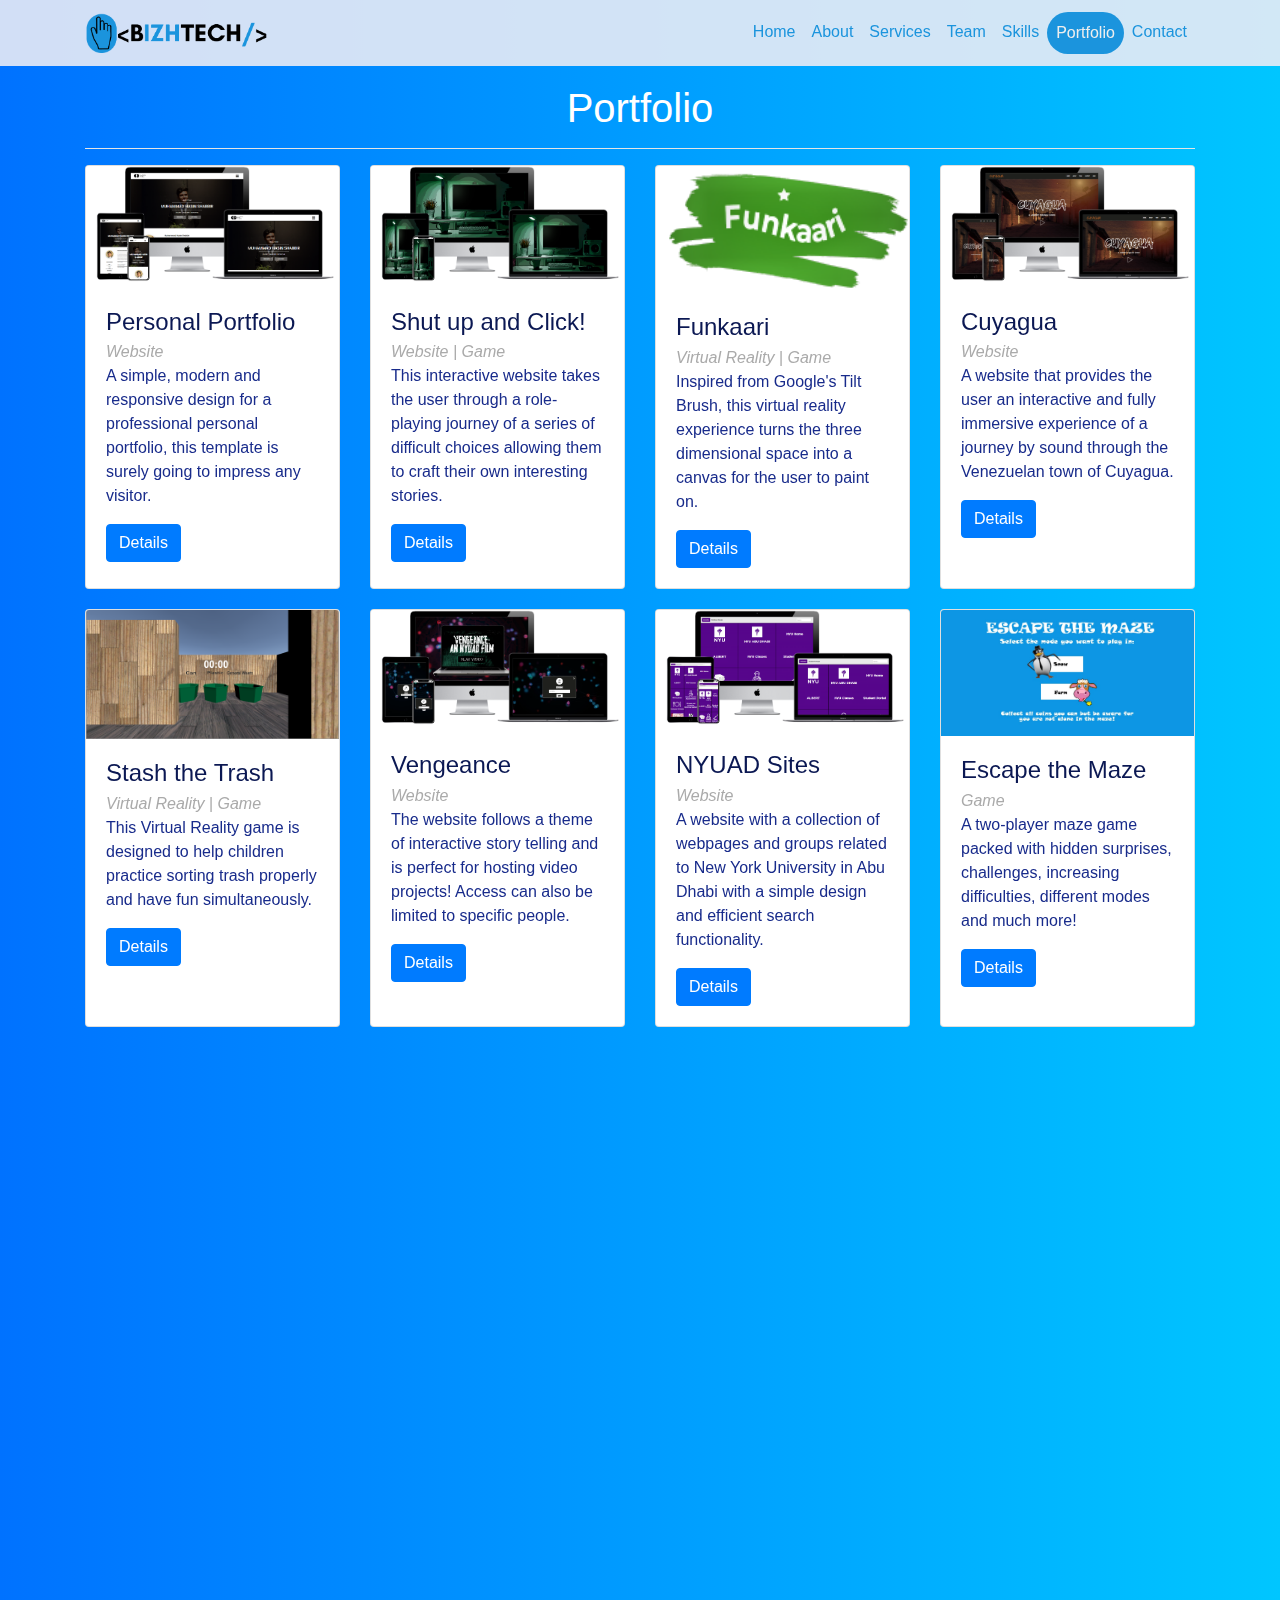
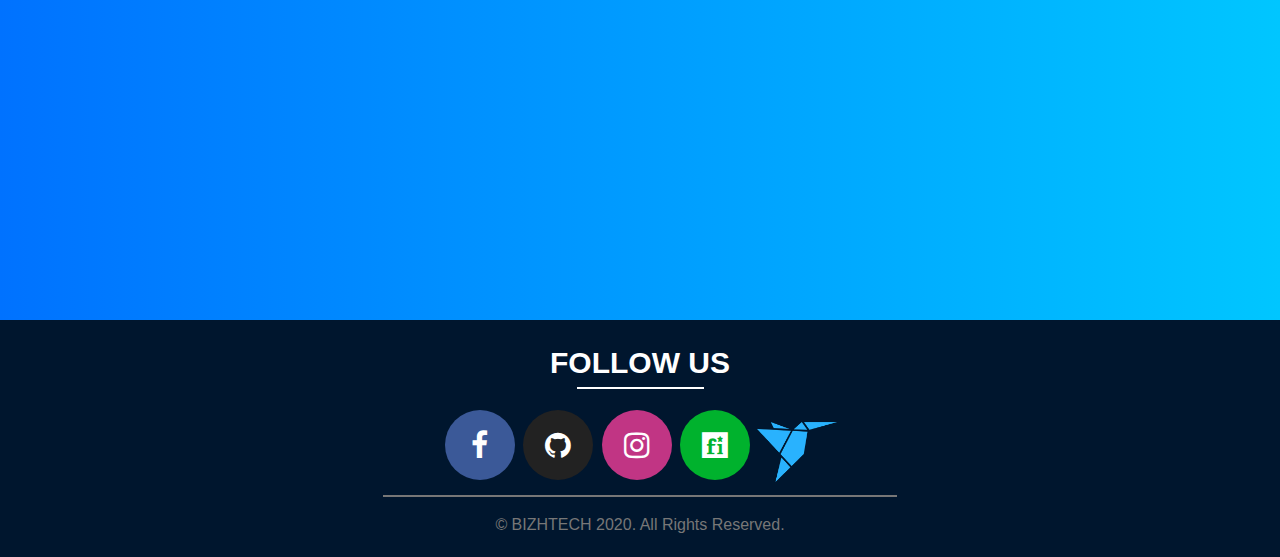
==== portfolio.html @ 40c9c8b6 "Added portfolio page" ====
<!DOCTYPE html>
<html lang="en">

<head>

  <meta charset="utf-8">
  <meta name="viewport" content="width=device-width, initial-scale=1, shrink-to-fit=no">
  <meta name="description" content="Bizhtech's business website">
  <meta name="author" content="BIZHTECH">
  <link rel="icon" href="images/favicon.png">
  <title>Bizhtech</title>

  <!-- Bootstrap core CSS -->
  <link rel="stylesheet" href="https://stackpath.bootstrapcdn.com/bootstrap/4.3.1/css/bootstrap.min.css" integrity="sha384-ggOyR0iXCbMQv3Xipma34MD+dH/1fQ784/j6cY/iJTQUOhcWr7x9JvoRxT2MZw1T" crossorigin="anonymous">

  <!-- Font Awesome CSS -->
  <link rel="stylesheet" href="https://cdnjs.cloudflare.com/ajax/libs/font-awesome/4.7.0/css/font-awesome.min.css">

  <!-- AOS CSS -->
  <link href="https://unpkg.com/aos@2.3.1/dist/aos.css" rel="stylesheet">

  <!-- Custom styles for this template -->
  <link href="portfolioStyles.css" rel="stylesheet">

</head>

<body>
  <!-- Navigation -->
  <nav class="navbar fixed-top navbar-expand-lg fixed-top" id="topnav">
    <div class="container">
      <a class="navbar-brand" href="index.html"><img src="images/logos/logo_blue_transparent.png"></a>
      <button onclick="openNav()" class="navbar-toggler navbar-toggler-right" type="button">
        <span class="navbar-toggler-icon"><i class="fa fa-bars" aria-hidden="true"></i></span>
      </button>
      <div class="collapse navbar-collapse text-center" id="navbarResponsive">
        <ul class="navbar-nav ml-auto">
          <li class="nav-item">
            <a class="nav-link" href="index.html#intro" onclick="closeNav()">Home</a>
          </li>
          <li class="nav-item">
            <a class="nav-link" href="index.html#about" onclick="closeNav()">About</a>
          </li>
          <li class="nav-item">
            <a class="nav-link" href="index.html#services" onclick="closeNav()">Services</a>
          </li>
          <li class="nav-item">
            <a class="nav-link" href="index.html#team" onclick="closeNav()">Team</a>
          </li>
          <li class="nav-item">
            <a class="nav-link" href="index.html#skills" onclick="closeNav()">Skills</a>
          </li>
          <li class="nav-item">
            <a class="nav-link active" href="#portfolio" onclick="closeNav()">Portfolio</a>
          </li>
          <li class="nav-item">
            <a class="nav-link" href="index.html#contact" onclick="closeNav()">Contact</a>
          </li>
        </ul>
      </div>
    </div>
  </nav>
  <!-- End of navigation -->

  <!-- Start of Portfolio -->
  <section id="portfolio">
    <div class="container">

      <!-- Page Heading/Breadcrumbs -->
      <h1 class="mt-4 mb-3 text-center" id="pageHeading">Portfolio</h1>
      <hr>
      
      <div class="row">
        <div class="col-lg-3 col-md-4 col-sm-6 portfolio-item" data-aos="fade-in" data-aos-delay="100">
          <div class="card h-100">
            <img class="card-img-top" src="images/portfolio/personalPortfolio/mockup.png" alt="">
            <div class="card-body">
              <h4 class="card-title">Personal Portfolio</h4>
              <em>Website</em>
              <p class="card-text">A simple, modern and responsive design for a professional personal portfolio, this template is surely going to impress any visitor.</p>
              <button type="button" class="btn btn-primary" data-toggle="modal" data-target="#portfolio1">Details</button>
            </div>
          </div>
        </div>
        <div class="col-lg-3 col-md-4 col-sm-6 portfolio-item" data-aos="fade-in" data-aos-delay="100">
          <div class="card h-100">
            <img class="card-img-top" src="images/portfolio/comic1/mockup.png" alt="">
            <div class="card-body">
              <h4 class="card-title">Shut up and Click!</h4>
              <em>Website | Game</em>
              <p class="card-text">This interactive website takes the user through a role-playing journey of a series of difficult choices allowing them to craft their own interesting stories.</p>
              <button type="button" class="btn btn-primary" data-toggle="modal" data-target="#comic1">Details</button>
            </div>
          </div>
        </div>
        <div class="col-lg-3 col-md-4 col-sm-6 portfolio-item" data-aos="fade-in" data-aos-delay="100">
          <div class="card h-100">
            <img class="card-img-top" src="images/portfolio/funkaari/logo.png" alt="">
            <div class="card-body">
              <h4 class="card-title">Funkaari</h4>
              <em>Virtual Reality | Game</em>
              <p class="card-text">Inspired from Google's Tilt Brush, this virtual reality experience turns the three dimensional space into a canvas for the user to paint on.</p>
              <button type="button" class="btn btn-primary" data-toggle="modal" data-target="#funkaari">Details</button>
            </div>
          </div>
        </div>
        <div class="col-lg-3 col-md-4 col-sm-6 portfolio-item" data-aos="fade-in" data-aos-delay="100">
          <div class="card h-100">
            <img class="card-img-top" src="images/portfolio/cuyagua/mockup.png" alt="">
            <div class="card-body">
              <h4 class="card-title">Cuyagua</h4>
              <em>Website</em>
              <p class="card-text">A website that provides the user an interactive and fully immersive experience of a journey by sound through the Venezuelan town of Cuyagua.</p>
              <button type="button" class="btn btn-primary" data-toggle="modal" data-target="#cuyagua">Details</button>
            </div>
          </div>
        </div>
        <div class="col-lg-3 col-md-4 col-sm-6 portfolio-item" data-aos="fade-in" data-aos-delay="100">
          <div class="card h-100">
            <img class="card-img-top" src="images/portfolio/stash/1.png" alt="">
            <div class="card-body">
              <h4 class="card-title">Stash the Trash</h4>
              <em>Virtual Reality | Game</em>
              <p class="card-text">This Virtual Reality game is designed to help children practice sorting trash properly and have fun simultaneously.</p>
              <button type="button" class="btn btn-primary" data-toggle="modal" data-target="#stashTheTrash">Details</button>
            </div>
          </div>
        </div>
        <div class="col-lg-3 col-md-4 col-sm-6 portfolio-item" data-aos="fade-in" data-aos-delay="100">
          <div class="card h-100">
            <img class="card-img-top" src="images/portfolio/vengeance/mockup.png" alt="">
            <div class="card-body">
              <h4 class="card-title">Vengeance</h4>
              <em>Website</em>
              <p class="card-text">The website follows a theme of interactive story telling and is perfect for hosting video projects! Access can also be limited to specific people.</p>
              <button type="button" class="btn btn-primary" data-toggle="modal" data-target="#vengeance">Details</button>
            </div>
          </div>
        </div>
        <div class="col-lg-3 col-md-4 col-sm-6 portfolio-item" data-aos="fade-in" data-aos-delay="100">
          <div class="card h-100">
            <img class="card-img-top" src="images/portfolio/nyuadSites/mockup.png" alt="">
            <div class="card-body">
              <h4 class="card-title">NYUAD Sites</h4>
              <em>Website</em>
              <p class="card-text">A website with a collection of webpages and groups related to New York University in Abu Dhabi with a simple design and efficient search functionality.</p>
              <button type="button" class="btn btn-primary" data-toggle="modal" data-target="#nyuadSites">Details</button>
            </div>
          </div>
        </div>
        <div class="col-lg-3 col-md-4 col-sm-6 portfolio-item" data-aos="fade-in" data-aos-delay="100">
          <div class="card h-100">
            <img class="card-img-top" src="images/portfolio/maze/1.jpg" alt="">
            <div class="card-body">
              <h4 class="card-title">Escape the Maze</h4>
              <em>Game</em>
              <p class="card-text">A two-player maze game packed with hidden surprises, challenges, increasing difficulties, different modes and much more!</p>
              <button type="button" class="btn btn-primary" data-toggle="modal" data-target="#maze">Details</button>
            </div>
          </div>
        </div>
        <div class="col-lg-3 col-md-4 col-sm-6 portfolio-item" data-aos="fade-in" data-aos-delay="100">
          <div class="card h-100">
            <img class="card-img-top" src="images/portfolio/tetris/1.jpg" alt="">
            <div class="card-body">
              <h4 class="card-title">Tetris Rush</h4>
              <em>Game</em>
              <p class="card-text">The classic favourite Tetris but with a twist, increasing difficulty and customizability features that make the game even more fun to play.</p>
              <button type="button" class="btn btn-primary" data-toggle="modal" data-target="#tetris">Details</button>
            </div>
          </div>
        </div>
        <div class="col-lg-3 col-md-4 col-sm-6 portfolio-item" data-aos="fade-in" data-aos-delay="100">
          <div class="card h-100">
            <img class="card-img-top" src="images/portfolio/quarantine/mockup.png" alt="">
            <div class="card-body">
              <h4 class="card-title">Productive Quarantine</h4>
              <em>Website</em>
              <p class="card-text">Another beautiful video project hosting website built with pure HTML, CSS and minimal JavaScript.</p>
              <button type="button" class="btn btn-primary" data-toggle="modal" data-target="#productiveQuarantine">Details</button>
            </div>
          </div>
        </div>
        <div class="col-lg-3 col-md-4 col-sm-6 portfolio-item" data-aos="fade-in" data-aos-delay="100">
          <div class="card h-100">
            <img class="card-img-top" src="images/portfolio/wordSearch/1.jpg" alt="">
            <div class="card-body">
              <h4 class="card-title">Word Search</h4>
              <em>Game</em>
              <p class="card-text">An intelligent word search game with randomized grids and the capability to add upto 10 players.</p>
              <button type="button" class="btn btn-primary" data-toggle="modal" data-target="#wordSearch">Details</button>
            </div>
          </div>
        </div>
        <div class="col-lg-3 col-md-4 col-sm-6 portfolio-item" data-aos="fade-in" data-aos-delay="100">
          <div class="card h-100">
            <img class="card-img-top" src="images/portfolio/soloTrainer/1.png" alt="">
            <div class="card-body">
              <h4 class="card-title">Solo Trainer</h4>
              <em>Others</em>
              <p class="card-text">A device that provides combat sports athletes smart feedback during and after training sessions and can act as a standalone trainer.</p>
              <button type="button" class="btn btn-primary" data-toggle="modal" data-target="#soloTrainer">Details</button>
            </div>
          </div>
        </div>
        <div class="col-lg-3 col-md-4 col-sm-6 portfolio-item" data-aos="fade-in" data-aos-delay="100">
          <div class="card h-100">
            <img class="card-img-top" src="images/portfolio/obstruction/1.jpg" alt="">
            <div class="card-body">
              <h4 class="card-title">Obstruction</h4>
              <em>Game</em>
              <p class="card-text">A fun two player game with resizable boards and randomization features.</p>
              <button type="button" class="btn btn-primary" data-toggle="modal" data-target="#obstruction">Details</button>
            </div>
          </div>
        </div>
      </div>
    </div>
  </section>
  <!-- End of Portfolio -->


  <!-- Start of Portfolio Modals -->
  <!-- Modal -->
  <div class="modal fade bd-example-modal-lg" id="portfolio1" tabindex="-1" role="dialog" aria-labelledby="myLargeModalLabel" aria-hidden="true">
    <div class="modal-dialog modal-lg">
      <div class="modal-content">
        <div class="modal-header">
          <h5 class="modal-title" id="exampleModalLongTitle">Personal Portfolio</h5>
          <button type="button" class="close" data-dismiss="modal" aria-label="Close">
            <span aria-hidden="true">&times;</span>
          </button>
        </div>
        <div class="modal-body">
          <div class="container">
            <div class="row">

              <div class="col-md-8">
                <img class="img-fluid" src="images/portfolio/personalPortfolio/mockup.png" alt="">
              </div>

              <div class="col-md-4">
                <h3 class="my-3">Project Description</h3>
                <p>A simple, modern and responsive design for a professional personal portfolio, this template is surely going to impress any visitor.</p>
                <h3 class="my-3">Project Details</h3>
                <ul>
                  <li>HTML5</li>
                  <li>CSS3</li>
                  <li>JavaScript</li>
                  <li>Responsive</li>
                </ul>
              </div>
            </div>
            <!-- Images Row -->
            <h3 class="my-4">More Images</h3>

            <div class="row">

              <div class="col-md-3 col-sm-6 mb-4">
                <a href="images/portfolio/personalPortfolio/1.png" target="_blank">
                  <img class="img-fluid" src="images/portfolio/personalPortfolio/1.png" alt="">
                </a>
              </div>

              <div class="col-md-3 col-sm-6 mb-4">
                <a href="images/portfolio/personalPortfolio/2.png" target="_blank">
                  <img class="img-fluid" src="images/portfolio/personalPortfolio/2.png" alt="">
                </a>
              </div>

              <div class="col-md-3 col-sm-6 mb-4">
                <a href="images/portfolio/personalPortfolio/3.png" target="_blank">
                  <img class="img-fluid" src="images/portfolio/personalPortfolio/3.png" alt="">
                </a>
              </div>

              <div class="col-md-3 col-sm-6 mb-4">
                <a href="images/portfolio/personalPortfolio/4.png" target="_blank">
                  <img class="img-fluid" src="images/portfolio/personalPortfolio/4.png" alt="">
                </a>
              </div>

            </div>
            <!-- /.row -->
          </div>
        </div>
        <div class="modal-footer">
          <button type="button" class="btn btn-primary" data-dismiss="modal">Close</button>

        </div>
      </div>
    </div>
  </div>

  <!-- Modal -->
  <div class="modal fade bd-example-modal-lg" id="comic1" tabindex="-1" role="dialog" aria-labelledby="myLargeModalLabel" aria-hidden="true">
    <div class="modal-dialog modal-lg">
      <div class="modal-content">
        <div class="modal-header">
          <h5 class="modal-title" id="exampleModalLongTitle">Shut up and Click!</h5>
          <button type="button" class="close" data-dismiss="modal" aria-label="Close">
            <span aria-hidden="true">&times;</span>
          </button>
        </div>
        <div class="modal-body">
          <div class="container">
            <div class="row">

              <div class="col-md-8">
                <img class="img-fluid" src="images/portfolio/comic1/mockup.png" alt="">
              </div>

              <div class="col-md-4">
                <h3 class="my-3">Project Description</h3>
                <p>Shut up and Click is an interactive website with a comic-game inspired from an episode from Black Mirror. It features a unique theme that looks like the command line interface.</p>
                <h3 class="my-3">Project Details</h3>
                <ul>
                  <li>HTML5</li>
                  <li>CSS3</li>
                  <li>JavaScript</li>
                  <li>Interactive</li>
                </ul>
              </div>
            </div>
            <!-- Images Row -->
            <h3 class="my-4">More Images</h3>

            <div class="row">

              <div class="col-md-3 col-sm-6 mb-4">
                <a href="images/portfolio/comic1/1.png" target="_blank">
                  <img class="img-fluid" src="images/portfolio/comic1/1.png" alt="">
                </a>
              </div>

              <div class="col-md-3 col-sm-6 mb-4">
                <a href="images/portfolio/comic1/2.png" target="_blank">
                  <img class="img-fluid" src="images/portfolio/comic1/2.png" alt="">
                </a>
              </div>

              <div class="col-md-3 col-sm-6 mb-4">
                <a href="images/portfolio/comic1/3.png" target="_blank">
                  <img class="img-fluid" src="images/portfolio/comic1/3.png" alt="">
                </a>
              </div>

              <div class="col-md-3 col-sm-6 mb-4">
                <a href="images/portfolio/comic1/4.png" target="_blank">
                  <img class="img-fluid" src="images/portfolio/comic1/4.png" alt="">
                </a>
              </div>

            </div>
            <!-- /.row -->
          </div>
        </div>
        <div class="modal-footer">
          <button type="button" class="btn btn-primary" data-dismiss="modal">Close</button>

        </div>
      </div>
    </div>
  </div>

  <!-- Modal -->
  <div class="modal fade bd-example-modal-lg" id="funkaari" tabindex="-1" role="dialog" aria-labelledby="myLargeModalLabel" aria-hidden="true">
    <div class="modal-dialog modal-lg">
      <div class="modal-content">
        <div class="modal-header">
          <h5 class="modal-title" id="exampleModalLongTitle">Funkaari</h5>
          <button type="button" class="close" data-dismiss="modal" aria-label="Close">
            <span aria-hidden="true">&times;</span>
          </button>
        </div>
        <div class="modal-body">
          <div class="container">
            <div class="row">

              <div class="col-md-8">
                <img class="img-fluid" src="images/portfolio/funkaari/1.png" alt="">
              </div>

              <div class="col-md-4">
                <h3 class="my-3">Project Description</h3>
                <p>Programmed in C# using Unity, this virtual reality experience turns the three dimensional space into a canvas for the user to paint on.</p>
                <h3 class="my-3">Project Details</h3>
                <ul>
                  <li>C#</li>
                  <li>Unity</li>
                  <li>Virtual Reality</li>
                  <li>Oculus Rift</li>
                </ul>
              </div>
            </div>
            <div class="row">
              <a type="button" target="_blank" class="btn btn-primary" id="demoBtn" href="https://drive.google.com/file/d/1YO57zIv5Z9hqZ9aeCsYMLy8MnEoOAkJ-/view">View Demonstration</a>
            </div>
            <!-- /.row -->
          </div>
        </div>
        <div class="modal-footer">
          <button type="button" class="btn btn-primary" data-dismiss="modal">Close</button>

        </div>
      </div>
    </div>
  </div>

  <!-- Modal -->
  <div class="modal fade bd-example-modal-lg" id="cuyagua" tabindex="-1" role="dialog" aria-labelledby="myLargeModalLabel" aria-hidden="true">
    <div class="modal-dialog modal-lg">
      <div class="modal-content">
        <div class="modal-header">
          <h5 class="modal-title" id="exampleModalLongTitle">Cuyagua</h5>
          <button type="button" class="close" data-dismiss="modal" aria-label="Close">
            <span aria-hidden="true">&times;</span>
          </button>
        </div>
        <div class="modal-body">
          <div class="container">
            <div class="row">

              <div class="col-md-8">
                <img class="img-fluid" src="images/portfolio/cuyagua/mockup.png" alt="">
              </div>

              <div class="col-md-4">
                <h3 class="my-3">Project Description</h3>
                <p>This website features CUYAGUA, a town in Venezuela, in the form of a sound journey to preserve the auditory experience of this beautiful town. It is a responsive website that follows a theme with a vibe of this town in Venezuela.</p>
                <h3 class="my-3">Project Details</h3>
                <ul>
                  <li>HTML5/CSS3</li>
                  <li>JavaScript</li>
                  <li>Interactive</li>
                  <li>Immersive</li>
                </ul>
              </div>
            </div>
            <!-- Images Row -->
            <h3 class="my-4">More Images</h3>

            <div class="row">

              <div class="col-md-3 col-sm-6 mb-4">
                <a href="images/portfolio/cuyagua/1.png" target="_blank">
                  <img class="img-fluid" src="images/portfolio/cuyagua/1.png" alt="">
                </a>
              </div>

              <div class="col-md-3 col-sm-6 mb-4">
                <a href="images/portfolio/cuyagua/2.png" target="_blank">
                  <img class="img-fluid" src="images/portfolio/cuyagua/2.png" alt="">
                </a>
              </div>

              <div class="col-md-3 col-sm-6 mb-4">
                <a href="images/portfolio/cuyagua/3.png" target="_blank">
                  <img class="img-fluid" src="images/portfolio/cuyagua/3.png" alt="">
                </a>
              </div>

            </div>
            <!-- /.row -->
          </div>
        </div>
        <div class="modal-footer">
          <button type="button" class="btn btn-primary" data-dismiss="modal">Close</button>

        </div>
      </div>
    </div>
  </div>

  <!-- Modal -->
  <div class="modal fade bd-example-modal-lg" id="stashTheTrash" tabindex="-1" role="dialog" aria-labelledby="myLargeModalLabel" aria-hidden="true">
    <div class="modal-dialog modal-lg">
      <div class="modal-content">
        <div class="modal-header">
          <h5 class="modal-title" id="exampleModalLongTitle">Stash the Trash</h5>
          <button type="button" class="close" data-dismiss="modal" aria-label="Close">
            <span aria-hidden="true">&times;</span>
          </button>
        </div>
        <div class="modal-body">
          <div class="container">
            <div class="row">

              <div class="col-md-8">
                <img class="img-fluid" src="images/portfolio/stash/1.png" alt="">
              </div>

              <div class="col-md-4">
                <h3 class="my-3">Project Description</h3>
                <p>A VR designed in Unity with C# to create awareness of environmental sustainability.The program is practical because it demonstrates appropriate ways of recycling in an entertaining way.</p>
                <h3 class="my-3">Project Details</h3>
                <ul>
                  <li>C#</li>
                  <li>Unity</li>
                  <li>Virtual Reality</li>
                  <li>Oculus Rift</li>
                </ul>
              </div>
            </div>
            <!-- Images Row -->
            <h3 class="my-4">More Images</h3>

            <div class="row">

              <div class="col-md-3 col-sm-6 mb-4">
                <a href="images/portfolio/stash/2.png" target="_blank">
                  <img class="img-fluid" src="images/portfolio/stash/2.png" alt="">
                </a>
              </div>

              <div class="col-md-3 col-sm-6 mb-4">
                <a href="images/portfolio/stash/3.png" target="_blank">
                  <img class="img-fluid" src="images/portfolio/stash/3.png" alt="">
                </a>
              </div>

            </div>
            <!-- /.row -->
          </div>
        </div>
        <div class="modal-footer">
          <button type="button" class="btn btn-primary" data-dismiss="modal">Close</button>

        </div>
      </div>
    </div>
  </div>

  <!-- Modal -->
  <div class="modal fade bd-example-modal-lg" id="vengeance" tabindex="-1" role="dialog" aria-labelledby="myLargeModalLabel" aria-hidden="true">
    <div class="modal-dialog modal-lg">
      <div class="modal-content">
        <div class="modal-header">
          <h5 class="modal-title" id="exampleModalLongTitle">Vengeance</h5>
          <button type="button" class="close" data-dismiss="modal" aria-label="Close">
            <span aria-hidden="true">&times;</span>
          </button>
        </div>
        <div class="modal-body">
          <div class="container">
            <div class="row">

              <div class="col-md-8">
                <img class="img-fluid" src="images/portfolio/vengeance/mockup.png" alt="">
              </div>

              <div class="col-md-4">
                <h3 class="my-3">Project Description</h3>
                <p>Vengeance is a website that features a short movie on cyber bullying by three students at New York University Abu Dhabi. The website follows the pattern of interactive storytelling, following the theme of the movie. It portrays the web development skills as well as the video editing skills that were needed to produce the movie and the website.</p>
                <h3 class="my-3">Project Details</h3>
                <ul>
                  <li>HTML5/CSS3</li>
                  <li>JavaScript</li>
                  <li>Video Editing</li>
                  <li>Movie Making</li>
                </ul>
              </div>
            </div>
            <!-- Images Row -->
            <h3 class="my-4">More Images</h3>

            <div class="row">

              <div class="col-md-3 col-sm-6 mb-4">
                <a href="images/portfolio/vengeance/1.png" target="_blank">
                  <img class="img-fluid" src="images/portfolio/vengeance/1.png" alt="">
                </a>
              </div>

              <div class="col-md-3 col-sm-6 mb-4">
                <a href="images/portfolio/vengeance/2.png" target="_blank">
                  <img class="img-fluid" src="images/portfolio/vengeance/2.png" alt="">
                </a>
              </div>

              <div class="col-md-3 col-sm-6 mb-4">
                <a href="images/portfolio/vengeance/3.png" target="_blank">
                  <img class="img-fluid" src="images/portfolio/vengeance/4.png" alt="">
                </a>
              </div>

            </div>
            <!-- /.row -->
          </div>
        </div>
        <div class="modal-footer">
          <button type="button" class="btn btn-primary" data-dismiss="modal">Close</button>

        </div>
      </div>
    </div>
  </div>

  <!-- Modal -->
  <div class="modal fade bd-example-modal-lg" id="nyuadSites" tabindex="-1" role="dialog" aria-labelledby="myLargeModalLabel" aria-hidden="true">
    <div class="modal-dialog modal-lg">
      <div class="modal-content">
        <div class="modal-header">
          <h5 class="modal-title" id="exampleModalLongTitle">NYUAD Sites</h5>
          <button type="button" class="close" data-dismiss="modal" aria-label="Close">
            <span aria-hidden="true">&times;</span>
          </button>
        </div>
        <div class="modal-body">
          <div class="container">
            <div class="row">

              <div class="col-md-8">
                <img class="img-fluid" src="images/portfolio/nyuadSites/mockup.png" alt="">
              </div>

              <div class="col-md-4">
                <h3 class="my-3">Project Description</h3>
                <p>A collection of NYU Abu Dhabi related webpages and groups with efficient search functionality.</p>
                <h3 class="my-3">Project Details</h3>
                <ul>
                  <li>HTML5/CSS3</li>
                  <li>JavaScript</li>
                  <li>Responsive</li>
                </ul>
              </div>
            </div>
            <!-- Images Row -->
            <h3 class="my-4">More Images</h3>

            <div class="row">

              <div class="col-md-3 col-sm-6 mb-4">
                <a href="images/portfolio/nyuadSites/2.png" target="_blank">
                  <img class="img-fluid" src="images/portfolio/nyuadSites/2.png" alt="">
                </a>
              </div>

              <div class="col-md-3 col-sm-6 mb-4">
                <a href="images/portfolio/nyuadSites/3.png" target="_blank">
                  <img class="img-fluid" src="images/portfolio/nyuadSites/3.png" alt="">
                </a>
              </div>

            </div>
            <!-- /.row -->
          </div>
        </div>
        <div class="modal-footer">
          <button type="button" class="btn btn-primary" data-dismiss="modal">Close</button>

        </div>
      </div>
    </div>
  </div>

  <!-- Modal -->
  <div class="modal fade bd-example-modal-lg" id="maze" tabindex="-1" role="dialog" aria-labelledby="myLargeModalLabel" aria-hidden="true">
    <div class="modal-dialog modal-lg">
      <div class="modal-content">
        <div class="modal-header">
          <h5 class="modal-title" id="exampleModalLongTitle">Escape the Maze</h5>
          <button type="button" class="close" data-dismiss="modal" aria-label="Close">
            <span aria-hidden="true">&times;</span>
          </button>
        </div>
        <div class="modal-body">
          <div class="container">
            <div class="row">

              <div class="col-md-8">
                <img class="img-fluid" src="images/portfolio/maze/1.jpg" alt="">
              </div>

              <div class="col-md-4">
                <h3 class="my-3">Project Description</h3>
                <p>Coded in Python3, this challenging two player game is a competition to collect maximum coins before the time runs out or you are caught by one of the many hidden surprises.</p>
                <h3 class="my-3">Project Details</h3>
                <ul>
                  <li>Python3</li>
                  <li>Graphical User Interface</li>
                </ul>
              </div>
            </div>
            <!-- Images Row -->
            <h3 class="my-4">More Images</h3>

            <div class="row">

              <div class="col-md-3 col-sm-6 mb-4">
                <a href="images/portfolio/maze/2.jpg" target="_blank">
                  <img class="img-fluid" src="images/portfolio/maze/2.jpg" alt="">
                </a>
              </div>

              <div class="col-md-3 col-sm-6 mb-4">
                <a href="images/portfolio/maze/3.jpg" target="_blank">
                  <img class="img-fluid" src="images/portfolio/maze/3.jpg" alt="">
                </a>
              </div>

              <div class="col-md-3 col-sm-6 mb-4">
                <a href="images/portfolio/maze/4.jpg" target="_blank">
                  <img class="img-fluid" src="images/portfolio/maze/4.jpg" alt="">
                </a>
              </div>

              <div class="col-md-3 col-sm-6 mb-4">
                <a href="images/portfolio/maze/5.jpg" target="_blank">
                  <img class="img-fluid" src="images/portfolio/maze/5.jpg" alt="">
                </a>
              </div>

            </div>
            <!-- /.row -->
          </div>
        </div>
        <div class="modal-footer">
          <button type="button" class="btn btn-primary" data-dismiss="modal">Close</button>

        </div>
      </div>
    </div>
  </div>

  <!-- Modal -->
  <div class="modal fade bd-example-modal-lg" id="tetris" tabindex="-1" role="dialog" aria-labelledby="myLargeModalLabel" aria-hidden="true">
    <div class="modal-dialog modal-lg">
      <div class="modal-content">
        <div class="modal-header">
          <h5 class="modal-title" id="exampleModalLongTitle">Tetris Rush</h5>
          <button type="button" class="close" data-dismiss="modal" aria-label="Close">
            <span aria-hidden="true">&times;</span>
          </button>
        </div>
        <div class="modal-body">
          <div class="container">
            <div class="row">

              <div class="col-md-8">
                <img class="img-fluid" src="images/portfolio/tetris/1.jpg" alt="">
              </div>

              <div class="col-md-4">
                <h3 class="my-3">Project Description</h3>
                <p>An interactive single-player game built with Python3, the player must align the randomly generated blocks vertically to gain points before the exponential increase in speed becomes too difficult to manage.</p>
                <h3 class="my-3">Project Details</h3>
                <ul>
                  <li>Python3</li>
                  <li>Graphical User Interface</li>
                </ul>
              </div>
            </div>
            <!-- Images Row -->
            <h3 class="my-4">More Images</h3>

            <div class="row">

              <div class="col-md-3 col-sm-6 mb-4">
                <a href="images/portfolio/tetris/2.jpg" target="_blank">
                  <img class="img-fluid" src="images/portfolio/tetris/2.jpg" alt="">
                </a>
              </div>

              <div class="col-md-3 col-sm-6 mb-4">
                <a href="images/portfolio/tetris/3.jpg" target="_blank">
                  <img class="img-fluid" src="images/portfolio/tetris/3.jpg" alt="">
                </a>
              </div>

              <div class="col-md-3 col-sm-6 mb-4">
                <a href="images/portfolio/tetris/4.jpg" target="_blank">
                  <img class="img-fluid" src="images/portfolio/tetris/4.jpg" alt="">
                </a>
              </div>

            </div>
            <!-- /.row -->
          </div>
        </div>
        <div class="modal-footer">
          <button type="button" class="btn btn-primary" data-dismiss="modal">Close</button>

        </div>
      </div>
    </div>
  </div>

  <!-- Modal -->
  <div class="modal fade bd-example-modal-lg" id="productiveQuarantine" tabindex="-1" role="dialog" aria-labelledby="myLargeModalLabel" aria-hidden="true">
    <div class="modal-dialog modal-lg">
      <div class="modal-content">
        <div class="modal-header">
          <h5 class="modal-title" id="exampleModalLongTitle">Productive Quarantine</h5>
          <button type="button" class="close" data-dismiss="modal" aria-label="Close">
            <span aria-hidden="true">&times;</span>
          </button>
        </div>
        <div class="modal-body">
          <div class="container">
            <div class="row">

              <div class="col-md-8">
                <img class="img-fluid" src="images/portfolio/quarantine/mockup.png" alt="">
              </div>

              <div class="col-md-4">
                <h3 class="my-3">Project Description</h3>
                <p>A very simple website to host video projects, built with pure HTML and CSS with minimal javascripts and no plugins.</p>
                <h3 class="my-3">Project Details</h3>
                <ul>
                  <li>HTML5</li>
                  <li>CSS3</li>
                  <li>JavaScript</li>
                </ul>
              </div>
            </div>
            <!-- Images Row -->
            <h3 class="my-4">More Images</h3>

            <div class="row">

              <div class="col-md-3 col-sm-6 mb-4">
                <a href="images/portfolio/quarantine/1.png" target="_blank">
                  <img class="img-fluid" src="images/portfolio/quarantine/1.png" alt="">
                </a>
              </div>

              <div class="col-md-3 col-sm-6 mb-4">
                <a href="images/portfolio/quarantine/2.png" target="_blank">
                  <img class="img-fluid" src="images/portfolio/quarantine/2.png" alt="">
                </a>
              </div>

              <div class="col-md-3 col-sm-6 mb-4">
                <a href="images/portfolio/quarantine/3.png" target="_blank">
                  <img class="img-fluid" src="images/portfolio/quarantine/3.png" alt="">
                </a>
              </div>

              <div class="col-md-3 col-sm-6 mb-4">
                <a href="images/portfolio/quarantine/4.png" target="_blank">
                  <img class="img-fluid" src="images/portfolio/quarantine/4.png" alt="">
                </a>
              </div>

            </div>
            <!-- /.row -->
          </div>
        </div>
        <div class="modal-footer">
          <button type="button" class="btn btn-primary" data-dismiss="modal">Close</button>

        </div>
      </div>
    </div>
  </div>

  <!-- Modal -->
  <div class="modal fade bd-example-modal-lg" id="wordSearch" tabindex="-1" role="dialog" aria-labelledby="myLargeModalLabel" aria-hidden="true">
    <div class="modal-dialog modal-lg">
      <div class="modal-content">
        <div class="modal-header">
          <h5 class="modal-title" id="exampleModalLongTitle">Word Search</h5>
          <button type="button" class="close" data-dismiss="modal" aria-label="Close">
            <span aria-hidden="true">&times;</span>
          </button>
        </div>
        <div class="modal-body">
          <div class="container">
            <div class="row">

              <div class="col-md-8">
                <img class="img-fluid" src="images/portfolio/wordSearch/1.jpg" alt="">
              </div>

              <div class="col-md-4">
                <h3 class="my-3">Project Description</h3>
                <p>A multiplayer game built in Python3 for players of all ages with 12 difficulty levels, randomized boards and upto 10 players! </p>
                <h3 class="my-3">Project Details</h3>
                <ul>
                  <li>Python3</li>
                </ul>
              </div>
            </div>
            <!-- Images Row -->
            <h3 class="my-4">More Images</h3>

            <div class="row">

              <div class="col-md-3 col-sm-6 mb-4">
                <a href="images/portfolio/wordSearch/2.jpg" target="_blank">
                  <img class="img-fluid" src="images/portfolio/wordSearch/2.jpg" alt="">
                </a>
              </div>

              <div class="col-md-3 col-sm-6 mb-4">
                <a href="images/portfolio/wordSearch/3.jpg" target="_blank">
                  <img class="img-fluid" src="images/portfolio/wordSearch/3.jpg" alt="">
                </a>
              </div>

            </div>
            <!-- /.row -->
          </div>
        </div>
        <div class="modal-footer">
          <button type="button" class="btn btn-primary" data-dismiss="modal">Close</button>

        </div>
      </div>
    </div>
  </div>

  <!-- Modal -->
  <div class="modal fade bd-example-modal-lg" id="soloTrainer" tabindex="-1" role="dialog" aria-labelledby="myLargeModalLabel" aria-hidden="true">
    <div class="modal-dialog modal-lg">
      <div class="modal-content">
        <div class="modal-header">
          <h5 class="modal-title" id="exampleModalLongTitle">Solo Trainer</h5>
          <button type="button" class="close" data-dismiss="modal" aria-label="Close">
            <span aria-hidden="true">&times;</span>
          </button>
        </div>
        <div class="modal-body">
          <div class="container">
            <div class="row">

              <div class="col-md-8">
                <img class="img-fluid" src="images/portfolio/soloTrainer/1.png" alt="">
              </div>

              <div class="col-md-4">
                <h3 class="my-3">Project Description</h3>
                <p>Arduino based device that provides combat sports athletes smart feedback during and after training sessions and can act as a standalone trainer.</p>
                <h3 class="my-3">Project Details</h3>
                <ul>
                  <li>C</li>
                  <li>Arduino</li>
                </ul>
              </div>
            </div>
            <!-- Images Row -->

            <div class="row">
              <a type="button" target="_blank" id="demoBtn" class="btn btn-primary" href="https://docs.google.com/presentation/d/1lrNK2iRwvUvGq9c-Qx0aIajkBD5kY3WeM1xz102qd1Q/edit#slide=id.g7690d7af20_0_26">Further Details</a>
            </div>
            <!-- /.row -->
          </div>
        </div>
        <div class="modal-footer">
          <button type="button" class="btn btn-primary" data-dismiss="modal">Close</button>

        </div>
      </div>
    </div>
  </div>

  <!-- Modal -->
  <div class="modal fade bd-example-modal-lg" id="obstruction" tabindex="-1" role="dialog" aria-labelledby="myLargeModalLabel" aria-hidden="true">
    <div class="modal-dialog modal-lg">
      <div class="modal-content">
        <div class="modal-header">
          <h5 class="modal-title" id="exampleModalLongTitle">Obstruction</h5>
          <button type="button" class="close" data-dismiss="modal" aria-label="Close">
            <span aria-hidden="true">&times;</span>
          </button>
        </div>
        <div class="modal-body">
          <div class="container">
            <div class="row">

              <div class="col-md-8">
                <img class="img-fluid" src="images/portfolio/obstruction/1.jpg" alt="">
              </div>

              <div class="col-md-4">
                <h3 class="my-3">Project Description</h3>
                <p>A two-player game built in Python3 played on a two-dimensional, resizable board between 6x6 and 26x26.</p>
                <h3 class="my-3">Project Details</h3>
                <ul>
                  <li>Python3</li>
                </ul>
              </div>
            </div>
            <!-- Images Row -->
            <h3 class="my-4">More Images</h3>

            <div class="row">

              <div class="col-md-3 col-sm-6 mb-4">
                <a href="images/portfolio/obstruction/2.jpg" target="_blank">
                  <img class="img-fluid" src="images/portfolio/obstruction/2.jpg" alt="">
                </a>
              </div>

            </div>
            <!-- /.row -->
          </div>
        </div>
        <div class="modal-footer">
          <button type="button" class="btn btn-primary" data-dismiss="modal">Close</button>

        </div>
      </div>
    </div>
  </div>


  <!--  End of Portfolio Modals  -->


  <!-- Start of Footer -->
  <section class="footer">
    <div class="footer-text-top">
      Follow us
      <hr>
    </div>
    <div class="sm-icons">
      <a href="https://facebook.com/Bizhtech" target="_blank" class="fa fa-facebook"></a>
      <a href="https://github.com/Bizhtech" target="_blank" class="fa fa-github"></a>
      <a href="https://www.instagram.com/bizhtech/" target="_blank" class="fa fa-instagram"></a>
      <a href="https://www.fiverr.com/bizhtech" target="_blank" class="fa fa-fonticons" id="fiverr"></a>
      <a href="https://www.freelancer.com/u/BIZHTECH" target="_blank" id="freelancer"><img src=images/freelancer.png></a>
 <!-- <a href="#" target="_blank" id="upwork"><img src=images/upwork.png></a> -->
    </div>
    <div class="footer-text-bottom">
      <hr>
      &copy; BIZHTECH 2020. All Rights Reserved.
    </div>
  </section>
  <!-- End of Footer -->

  <!-- Bootstrap core JavaScript -->
  <script src="https://code.jquery.com/jquery-3.3.1.slim.min.js" integrity="sha384-q8i/X+965DzO0rT7abK41JStQIAqVgRVzpbzo5smXKp4YfRvH+8abtTE1Pi6jizo" crossorigin="anonymous"></script>
  <script src="https://cdnjs.cloudflare.com/ajax/libs/popper.js/1.14.7/umd/popper.min.js" integrity="sha384-UO2eT0CpHqdSJQ6hJty5KVphtPhzWj9WO1clHTMGa3JDZwrnQq4sF86dIHNDz0W1" crossorigin="anonymous"></script>
  <script src="https://stackpath.bootstrapcdn.com/bootstrap/4.3.1/js/bootstrap.min.js" integrity="sha384-JjSmVgyd0p3pXB1rRibZUAYoIIy6OrQ6VrjIEaFf/nJGzIxFDsf4x0xIM+B07jRM" crossorigin="anonymous"></script>

  <!-- AOS JavaScript -->
  <script src="https://unpkg.com/aos@2.3.1/dist/aos.js"></script>
  <script type="text/javascript">
      AOS.init();
  </script>


  <!-- Custom JavaScript for this template -->
  <script src="scripts/navbarShadow.js" charset="utf-8"></script>
  <script src="scripts/navBarClose.js" charset="utf-8"></script>

</body>

</html>
---- portfolioStyles.css ----
html {
  scroll-behavior: smooth;
}
body {
  padding-top: 60px;
  background: -webkit-linear-gradient(left, #0072ff, #00c6ff);
  background: linear-gradient(left, #0072ff, #00c6ff);
}


/*||||||||||||||||||||||||||||||||*/
/*  NAVIGATION BAR STYLES START  */
/*|||||||||||||||||||||||||||||||*/
.navbar-brand img{
  height: 40px;
}
.fa-bars{
/*  color: #ff3d34; */
color: #1b94dd;
}
#topnav{
  transition: all 0.5s;
  background-color:	rgba(233, 235, 245,0.9)
}
.navbar-nav a{
  /*color:#5f687b;*/
  color:#1b94dd;
  opacity: 1;
}
.navbar-nav a.active{
  /*color: #ff3d34;*/
  /*color: #1b94dd;*/
  border: 1px solid transparent;
  color:#eee;
  background-color: #1b94dd;
  border-radius: 1.5rem;
}
.navbar-nav a:hover{
  opacity: 0.8;
  border: 1px solid transparent;
  color:#eee;
  background-color: #1b94dd;
  border-radius: 1.5rem;
}
.navbar-shadow{
  width: 100%;
  border-radius: 2px;
  box-shadow: 0 0px 15px rgb(0,0,0,0.25);
}
nav ul li a.current{
  border: 1px solid transparent;
  color:#eee;
  background-color: #1b94dd;
  border-radius: 1.5rem;
}
/*||||||||||||||||||||||||||||||||*/
/*   NAVIGATION BAR STYLES END   */
/*|||||||||||||||||||||||||||||||*/



/*||||||||||||||||||||||||||||||||*/
/*   FILTER BUTTON STYLES START   */
/*|||||||||||||||||||||||||||||||*/
/* Style the buttons */
#myBtnContainer .btn {
  border: none;
  outline: none;
  padding: 12px 16px;
  background-color: #f1f1f1;
  cursor: pointer;
}

/* Add a light grey background on mouse-over */
#myBtnContainer .btn:hover {
  background-color: #ddd;
}

/* Add a dark background to the active button */
#myBtnContainer .btn.active {
  background-color: #666;
  color: white;
}
/*||||||||||||||||||||||||||||||||*/
/*    FILTER BUTTON STYLES END    */
/*|||||||||||||||||||||||||||||||*/



/*||||||||||||||||||||||||||||||||*/
/*     PORTFOLIO STYLES START     */
/*|||||||||||||||||||||||||||||||*/
#portfolio{
  background: -webkit-linear-gradient(left, #0072ff, #00c6ff);
  background: linear-gradient(left, #0072ff, #00c6ff);
}
hr{
  background-color: #fff;
}
#pageHeading{
  color:#fff;
}
.portfolio-item{
  margin-bottom: 20px;
}
.portfolio-item:hover{
  transform: scale(1.05);
}
.portfolio-item em, p{
  cursor: default;
}
.portfolio-item em{
  color: #aaa;
}
.portfolio-item p{
  color: #182b8b;
}
.card-title {
  margin-bottom: 0.25rem !important;
  color:#0b1853;
  cursor: default;
}
/*||||||||||||||||||||||||||||||||*/
/*      PORTFOLIO STYLES END      */
/*|||||||||||||||||||||||||||||||*/



/*||||||||||||||||||||||||||||||||*/
/*       MODAL STYLES START       */
/*|||||||||||||||||||||||||||||||*/
.modal-lg{
  max-width: 1000px !important;
}
.modal-header{
  background: -webkit-linear-gradient(left, #0072ff, #00c6ff);
  background: linear-gradient(left, #0072ff, #00c6ff);
}
.modal-header{
  color: #fff;
  font-weight: bold;
}
#demoBtn{
  margin-top: 10px;
  margin-left: auto;
  margin-right: auto;
}
/*||||||||||||||||||||||||||||||||*/
/*         MODAL STYLES END       */
/*|||||||||||||||||||||||||||||||*/



/*||||||||||||||||||||||||||||||||*/
/*      FOOTER STYLES START       */
/*|||||||||||||||||||||||||||||||*/
.footer{
  background-color: #00162e;
  padding-top: 20px;
  padding-bottom: 20px;
}
.footer-text-top{
  text-align: center;
  text-transform: uppercase;
  font-size: 30px;
  font-weight: bolder;
  color: white;
  margin-bottom: 10px;
}
.footer-text-top hr{
  margin-left:auto;
  margin-right: auto;
  border: 1px solid white;
  margin-top: 2px;
  width: 125px;
}
.footer-text-bottom{
  text-align: center;
  font-size: 16px;
  font-weight: 400;
  color: #777;
  margin-top: 10px;
}
.footer-text-bottom hr{
  margin-left:auto;
  margin-right: auto;
  border: 1px solid #777;
  margin-top: 2px;
  width: 40%;
}
.sm-icons{
  margin: 0 auto;
  text-align: center;
}
.footer .sm-icons .fa {
  padding: 20px;
  font-size: 30px;
  width: 70px;
  text-align: center;
  text-decoration: none;
  margin: 5px 2px;
  border-radius: 50%;
}
.footer .sm-icons .fa:hover,.footer .sm-icons img:hover {
  transform: scale(1.05);
}
.fa-facebook {
  background: #3B5998;
  color: white;
}

.fa-github {
  background: #222;
  color: white;
}

.fa-instagram {
  background: #c13584;
  color: white;
}

.fa-fonticons {
  background: #00b22d;
  color: white;
}

#freelancer img, #upwork img{
  height: 60px;
}
/*||||||||||||||||||||||||||||||||*/
/*       FOOTER STYLES END        */
/*|||||||||||||||||||||||||||||||*/
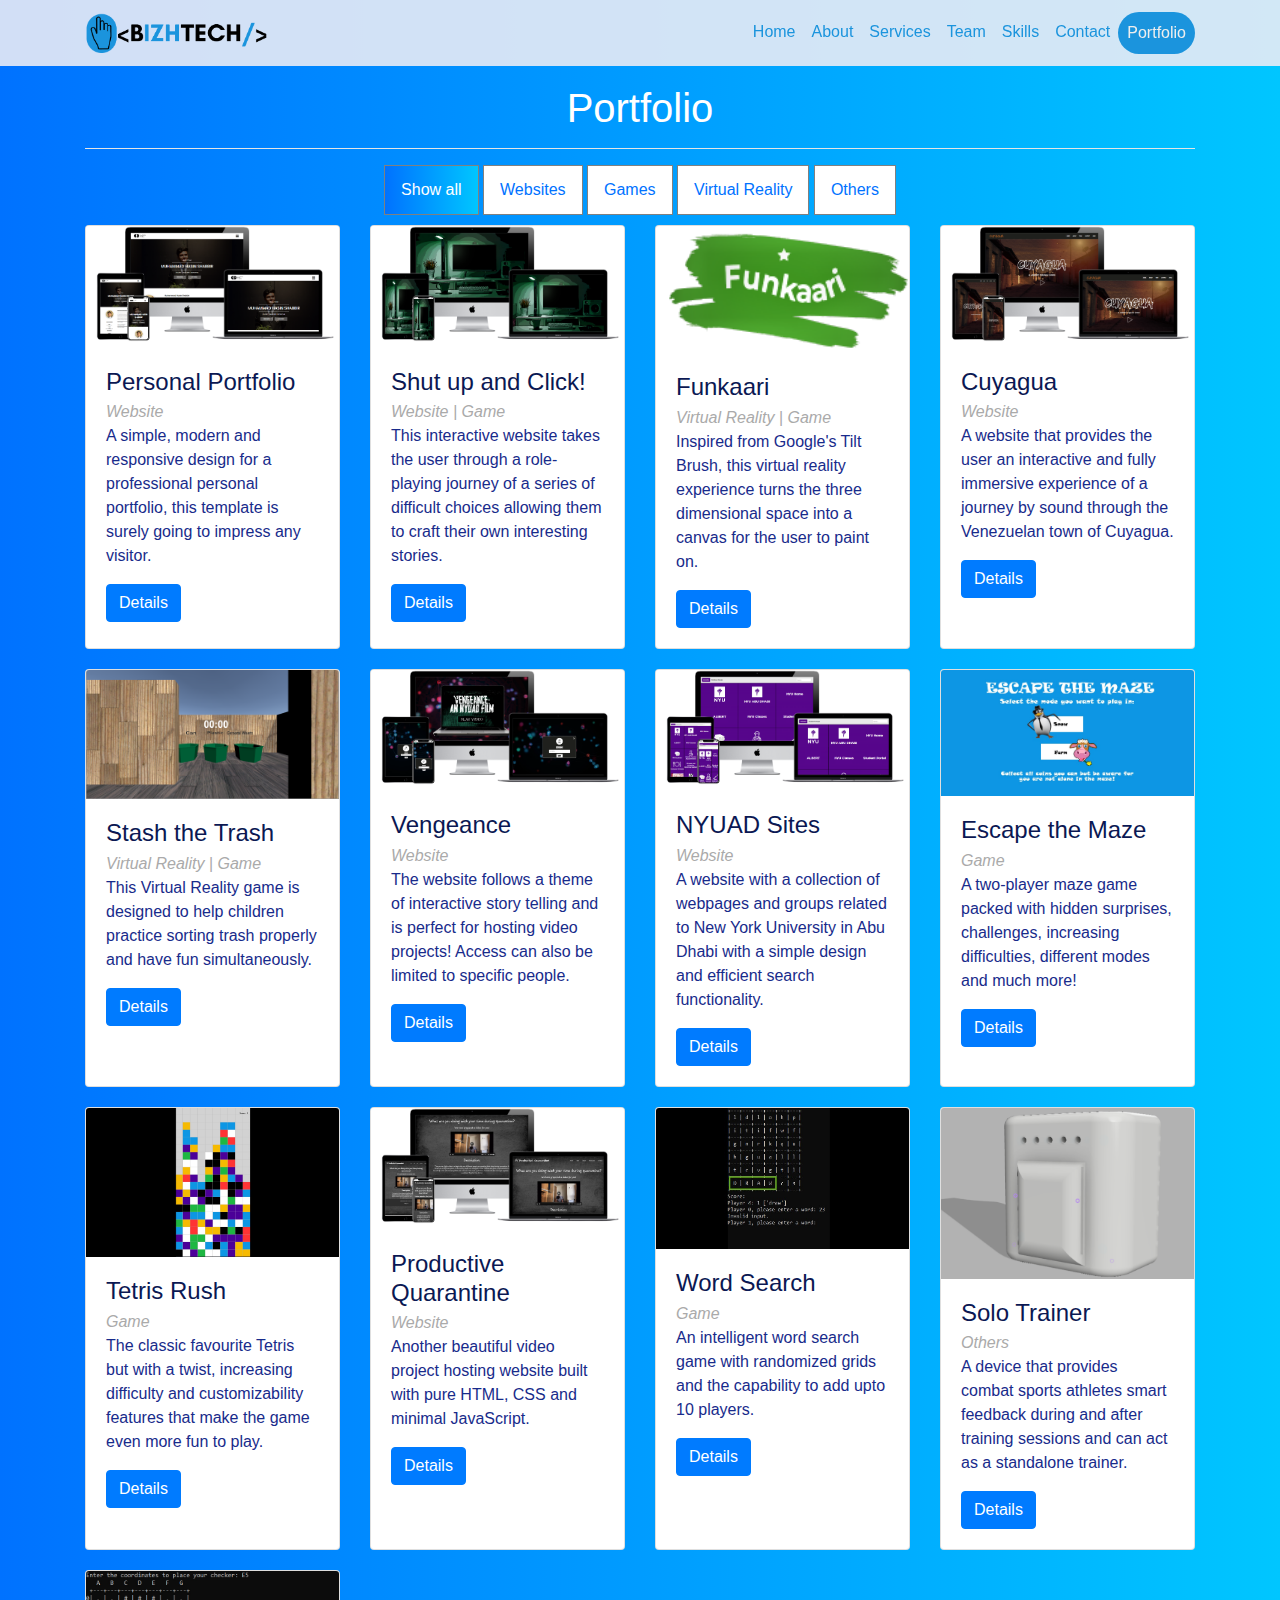
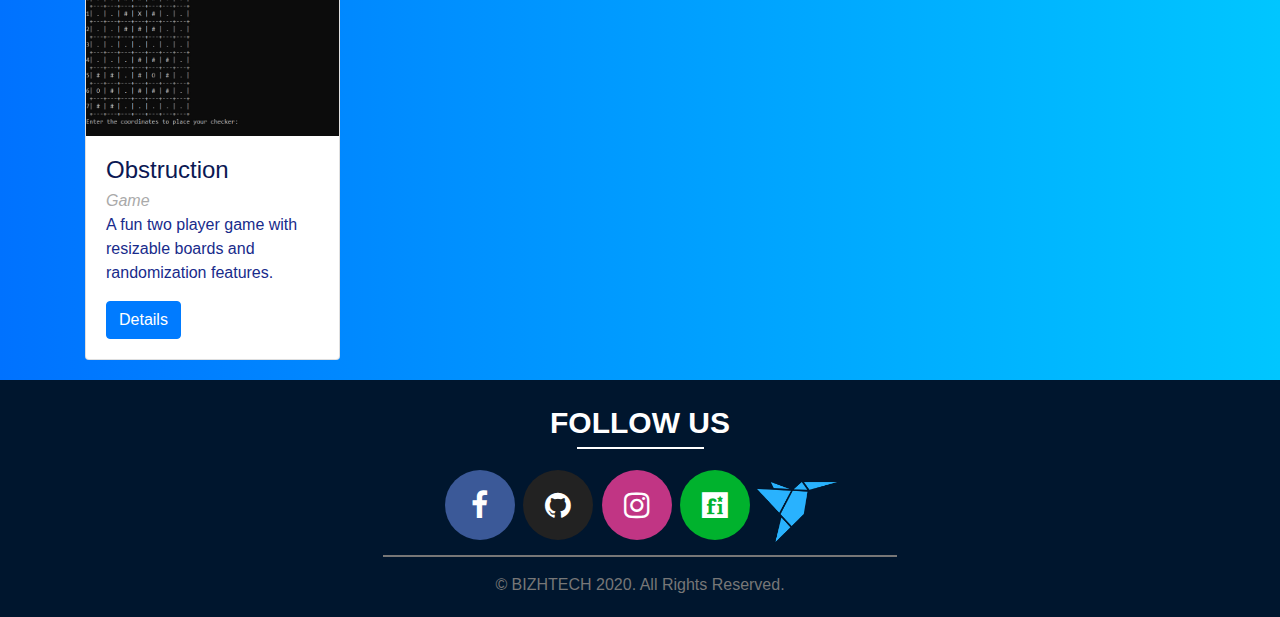
==== commit 2824195a: "Added filter functionality in portfolio" ====
--- a/portfolio.html
+++ b/portfolio.html
@@ -50,10 +50,10 @@
             <a class="nav-link" href="index.html#skills" onclick="closeNav()">Skills</a>
           </li>
           <li class="nav-item">
-            <a class="nav-link active" href="#portfolio" onclick="closeNav()">Portfolio</a>
+            <a class="nav-link" href="index.html#contact" onclick="closeNav()">Contact</a>
           </li>
           <li class="nav-item">
-            <a class="nav-link" href="index.html#contact" onclick="closeNav()">Contact</a>
+            <a class="nav-link active" href="#portfolio" onclick="closeNav()">Portfolio</a>
           </li>
         </ul>
       </div>
@@ -68,9 +68,17 @@
       <!-- Page Heading/Breadcrumbs -->
       <h1 class="mt-4 mb-3 text-center" id="pageHeading">Portfolio</h1>
       <hr>
-      
       <div class="row">
-        <div class="col-lg-3 col-md-4 col-sm-6 portfolio-item" data-aos="fade-in" data-aos-delay="100">
+        <div id="myBtnContainer">
+          <button class="btn active" onclick="filterSelection('all')"> Show all</button>
+          <button class="btn" onclick="filterSelection('website')"> Websites</button>
+          <button class="btn" onclick="filterSelection('game')"> Games</button>
+          <button class="btn" onclick="filterSelection('VR')"> Virtual Reality</button>
+          <button class="btn" onclick="filterSelection('others')"> Others</button>
+        </div>
+      </div>
+      <div class="row">
+        <div class="col-lg-3 col-md-4 col-sm-6 portfolio-item filterDiv website">
           <div class="card h-100">
             <img class="card-img-top" src="images/portfolio/personalPortfolio/mockup.png" alt="">
             <div class="card-body">
@@ -81,7 +89,7 @@
             </div>
           </div>
         </div>
-        <div class="col-lg-3 col-md-4 col-sm-6 portfolio-item" data-aos="fade-in" data-aos-delay="100">
+        <div class="col-lg-3 col-md-4 col-sm-6 portfolio-item filterDiv website game">
           <div class="card h-100">
             <img class="card-img-top" src="images/portfolio/comic1/mockup.png" alt="">
             <div class="card-body">
@@ -92,7 +100,7 @@
             </div>
           </div>
         </div>
-        <div class="col-lg-3 col-md-4 col-sm-6 portfolio-item" data-aos="fade-in" data-aos-delay="100">
+        <div class="col-lg-3 col-md-4 col-sm-6 portfolio-item filterDiv VR game">
           <div class="card h-100">
             <img class="card-img-top" src="images/portfolio/funkaari/logo.png" alt="">
             <div class="card-body">
@@ -103,7 +111,7 @@
             </div>
           </div>
         </div>
-        <div class="col-lg-3 col-md-4 col-sm-6 portfolio-item" data-aos="fade-in" data-aos-delay="100">
+        <div class="col-lg-3 col-md-4 col-sm-6 portfolio-item filterDiv website">
           <div class="card h-100">
             <img class="card-img-top" src="images/portfolio/cuyagua/mockup.png" alt="">
             <div class="card-body">
@@ -114,7 +122,7 @@
             </div>
           </div>
         </div>
-        <div class="col-lg-3 col-md-4 col-sm-6 portfolio-item" data-aos="fade-in" data-aos-delay="100">
+        <div class="col-lg-3 col-md-4 col-sm-6 portfolio-item filterDiv VR game">
           <div class="card h-100">
             <img class="card-img-top" src="images/portfolio/stash/1.png" alt="">
             <div class="card-body">
@@ -125,7 +133,7 @@
             </div>
           </div>
         </div>
-        <div class="col-lg-3 col-md-4 col-sm-6 portfolio-item" data-aos="fade-in" data-aos-delay="100">
+        <div class="col-lg-3 col-md-4 col-sm-6 portfolio-item filterDiv website">
           <div class="card h-100">
             <img class="card-img-top" src="images/portfolio/vengeance/mockup.png" alt="">
             <div class="card-body">
@@ -136,7 +144,7 @@
             </div>
           </div>
         </div>
-        <div class="col-lg-3 col-md-4 col-sm-6 portfolio-item" data-aos="fade-in" data-aos-delay="100">
+        <div class="col-lg-3 col-md-4 col-sm-6 portfolio-item filterDiv website">
           <div class="card h-100">
             <img class="card-img-top" src="images/portfolio/nyuadSites/mockup.png" alt="">
             <div class="card-body">
@@ -147,7 +155,7 @@
             </div>
           </div>
         </div>
-        <div class="col-lg-3 col-md-4 col-sm-6 portfolio-item" data-aos="fade-in" data-aos-delay="100">
+        <div class="col-lg-3 col-md-4 col-sm-6 portfolio-item filterDiv game">
           <div class="card h-100">
             <img class="card-img-top" src="images/portfolio/maze/1.jpg" alt="">
             <div class="card-body">
@@ -158,7 +166,7 @@
             </div>
           </div>
         </div>
-        <div class="col-lg-3 col-md-4 col-sm-6 portfolio-item" data-aos="fade-in" data-aos-delay="100">
+        <div class="col-lg-3 col-md-4 col-sm-6 portfolio-item filterDiv game">
           <div class="card h-100">
             <img class="card-img-top" src="images/portfolio/tetris/1.jpg" alt="">
             <div class="card-body">
@@ -169,7 +177,7 @@
             </div>
           </div>
         </div>
-        <div class="col-lg-3 col-md-4 col-sm-6 portfolio-item" data-aos="fade-in" data-aos-delay="100">
+        <div class="col-lg-3 col-md-4 col-sm-6 portfolio-item filterDiv website">
           <div class="card h-100">
             <img class="card-img-top" src="images/portfolio/quarantine/mockup.png" alt="">
             <div class="card-body">
@@ -180,7 +188,7 @@
             </div>
           </div>
         </div>
-        <div class="col-lg-3 col-md-4 col-sm-6 portfolio-item" data-aos="fade-in" data-aos-delay="100">
+        <div class="col-lg-3 col-md-4 col-sm-6 portfolio-item filterDiv game">
           <div class="card h-100">
             <img class="card-img-top" src="images/portfolio/wordSearch/1.jpg" alt="">
             <div class="card-body">
@@ -191,7 +199,7 @@
             </div>
           </div>
         </div>
-        <div class="col-lg-3 col-md-4 col-sm-6 portfolio-item" data-aos="fade-in" data-aos-delay="100">
+        <div class="col-lg-3 col-md-4 col-sm-6 portfolio-item filterDiv others">
           <div class="card h-100">
             <img class="card-img-top" src="images/portfolio/soloTrainer/1.png" alt="">
             <div class="card-body">
@@ -202,7 +210,7 @@
             </div>
           </div>
         </div>
-        <div class="col-lg-3 col-md-4 col-sm-6 portfolio-item" data-aos="fade-in" data-aos-delay="100">
+        <div class="col-lg-3 col-md-4 col-sm-6 portfolio-item filterDiv game">
           <div class="card h-100">
             <img class="card-img-top" src="images/portfolio/obstruction/1.jpg" alt="">
             <div class="card-body">
@@ -1045,7 +1053,7 @@
   <!-- Custom JavaScript for this template -->
   <script src="scripts/navbarShadow.js" charset="utf-8"></script>
   <script src="scripts/navBarClose.js" charset="utf-8"></script>
-
+  <script src="scripts/portfolioFilters.js" charset="utf-8"></script>
 </body>
 
 </html>
--- a/portfolioStyles.css
+++ b/portfolioStyles.css
@@ -63,22 +63,37 @@
 /*   FILTER BUTTON STYLES START   */
 /*|||||||||||||||||||||||||||||||*/
 /* Style the buttons */
+.filterDiv {
+  display: none;
+}
+.show{
+  display: initial !important;
+}
+#myBtnContainer {
+  margin-left: auto;
+  margin-right: auto;
+  margin-bottom: 10px;
+  padding-left: 10px;
+  padding-right: 10px;
+}
 #myBtnContainer .btn {
-  border: none;
+  border: 0.5px solid grey;
   outline: none;
   padding: 12px 16px;
-  background-color: #f1f1f1;
+  background-color: white;
+  color: #0072ff;
   cursor: pointer;
+  border-radius: 0 !important;
 }
 
 /* Add a light grey background on mouse-over */
 #myBtnContainer .btn:hover {
-  background-color: #ddd;
+  background-color: #eee;
 }
 
 /* Add a dark background to the active button */
 #myBtnContainer .btn.active {
-  background-color: #666;
+  background: -webkit-linear-gradient(left, #0072ff, #00c6ff);
   color: white;
 }
 /*||||||||||||||||||||||||||||||||*/
